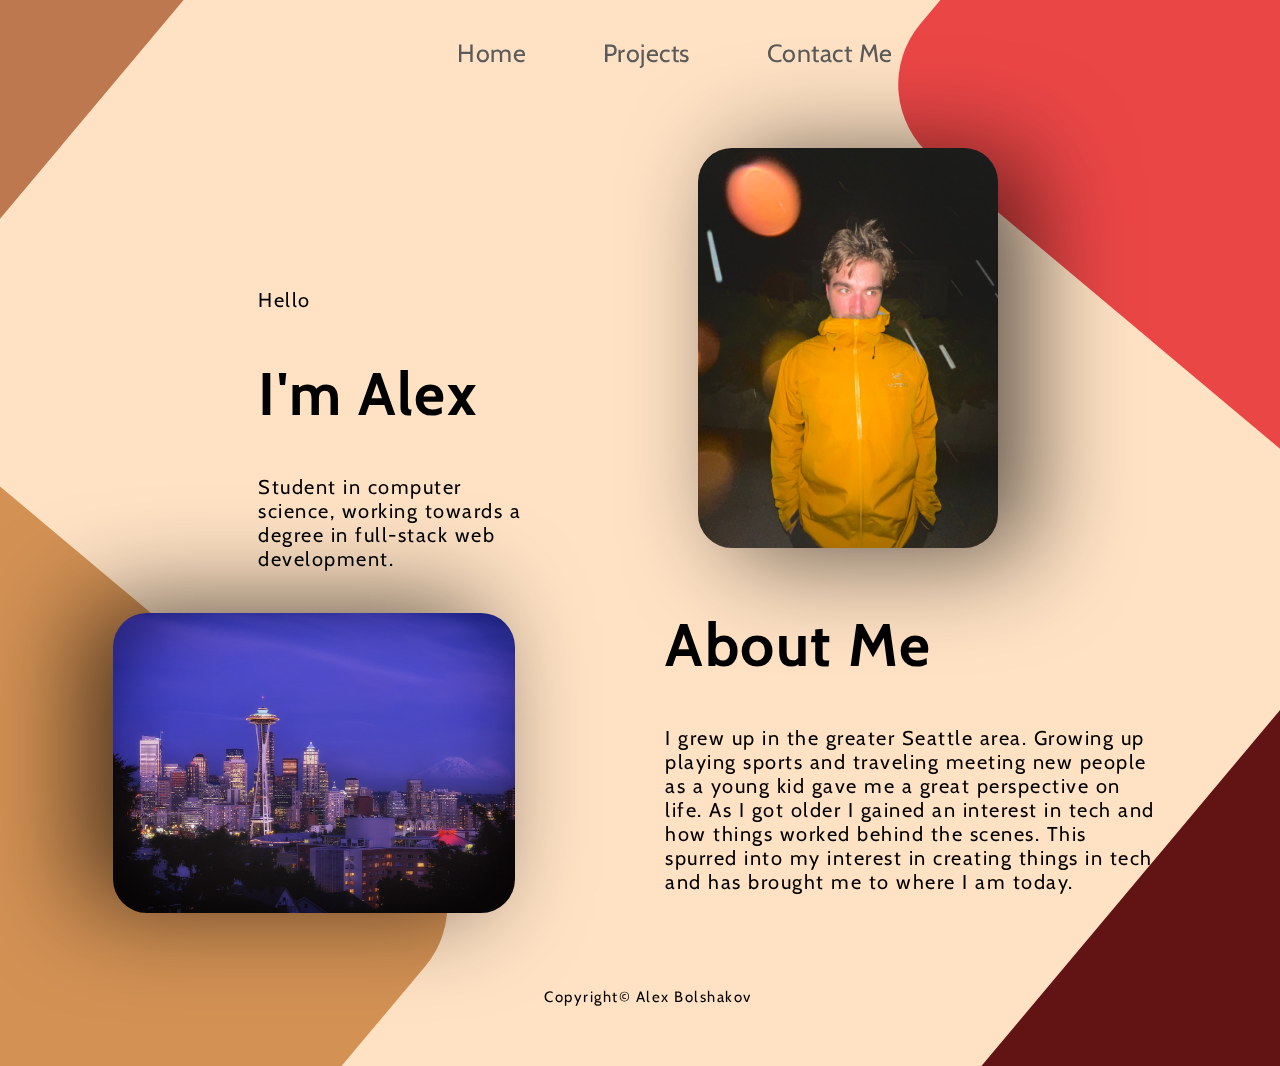
==== index.html @ 99d949e1 "adding media content" ====
<!DOCTYPE html>
<html lang="en">
<head>
    <meta charset="UTF-8">
    <meta name="viewport" content="width=device-width, initial-scale=1.0">
    <link rel="stylesheet" href="/styles.css">
    <link rel="preconnect" href="https://fonts.googleapis.com">
    <link rel="preconnect" href="https://fonts.gstatic.com" crossorigin>
    <link href="https://fonts.googleapis.com/css2?family=Cabin&display=swap" rel="stylesheet">
    <title>AlexBolsh</title>
</head>
<body>
    <header>

    </header>

    <main class="home">
        <nav class="nav">
            <a class="nav__link" href="/index.html">Home</a>
            <a class="nav__link" href="/pages/project.html">Projects</a>
            <a class="nav__link" href="/pages/contact.html">Contact Me</a>
        </nav>
        
        <section class="intro-container">

            <section class="intro-card">

                <section class="intro-card__content-container">
                    
                    <p class="intro-card__greeting">Hello</p>
                    <h1 class="intro-card__title">I'm Alex</h1>
                    <p class="intro-card__body">Student in computer science, working towards a degree in full-stack web development.</p>
                </section>    

                <img class="intro-card__img" src="./img/IMG_5506.jpeg" alt="">

            </section>
            
            <section class="about-card">

                <img src="./img/seattle-416065_1280.jpg" alt="" class="about-card__img">

                <section class="about-card__content-container">
                    <h1 class="about-card__title">About Me</h1>
                    <p class="about-card__body">I grew up in the greater Seattle area. Growing up playing sports and traveling meeting new people as a young kid gave me a great perspective on life. As I got older I gained an interest in tech and how things worked behind the scenes. This spurred into my interest in creating things in tech and has brought me to where I am today.</p>
                </section>

            </section>

        </section>

        
    </main>

    <footer>
        <p>Copyright&copy; Alex Bolshakov</p>
    </footer>
    <svg class="rect--left"="1600" height="1600" viewBox="0 0 3712 3722" fill="none" xmlns="http://www.w3.org/2000/svg">
        <rect class="rect" x="-89.3521" y="2061.34" width="2807.07" height="2722.6" rx="219" transform="rotate(-50 -89.3521 2061.34)" />
    </svg>
    <svg class="rect--right"width="1600" height="1600" viewBox="0 0 3712 3722" fill="none" xmlns="http://www.w3.org/2000/svg">
        <rect class="rect" x="-89.3521" y="2061.34" width="2807.07" height="2722.6" rx="219" transform="rotate(-50 -89.3521 2061.34)" />
    </svg>
    <svg class="rect--bottom"width="1600" height="1600" viewBox="0 0 3712 3722" fill="none" xmlns="http://www.w3.org/2000/svg">
        <rect class="rect" x="-89.3521" y="2061.34" width="2807.07" height="2722.6" rx="219" transform="rotate(-50 -89.3521 2061.34)" />
    </svg>
    <svg class="rect--top"="1600" height="1600" viewBox="0 0 3712 3722" fill="none" xmlns="http://www.w3.org/2000/svg">
        <rect class="rect" x="-89.3521" y="2061.34" width="2807.07" height="2722.6" rx="219" transform="rotate(-50 -89.3521 2061.34)" />
    </svg>
</body>
</html>
---- styles.css ----
html{
    width: 100%;
    height: 100%;
}
body{
    font-family: 'Cabin', Helvetica, sans-serif;
    background-color: rgb(255, 226, 196);
    
    position: relative;
    width: 100%;
}
a{
    text-decoration: none;
    list-style-type: none;
    color: rgb(91, 91, 91);
    letter-spacing: 1.5px;
    
}
h1, p{
    margin: 25px 25px;
    padding: 10px 35px;
    letter-spacing: 1.5px;

}
footer{
    text-align: center;
    padding: 25px;
    margin: 50px 0px;
    
}
footer p{
    font-size: 15px;
}




.nav{
    text-align: center;
    height: 50px;
    width: 40vw;
    display: flex;
    align-items:center;
    justify-content:space-around;
    margin: auto;
    
}
.nav__link{
    position: relative;
    text-decoration: none;
    letter-spacing: 0.5px;
    top: 20px;
    padding: 0 10px;
    left: 27px;
    text-align: center;
}
.nav__link::after{
    content: "";
    position: absolute;
    background-color: black;
    height: 4px;
    width: 0;
    left: 0;
    bottom: -5px;
    border-radius: 10px;
    transition: 0.5s;
}
.nav__link:hover:after{
    width: 100%;
}
.nav__link:hover{
    color: black;  
}





.intro-card{
    
    grid-template-columns: repeat(2, 400px);
    text-align: left;
    background-color: rgba(28, 28, 28, 0);
    border-radius: 34px;
    position: relative;
    width: 900px;
    display: grid;
    grid-column-gap: 100px;
    top: 50px;
    margin: auto;
}
.intro-card__img{
    border-radius: 34px;
    filter: drop-shadow(rgba(0, 0, 0, 0.623) 2rem 0.5rem 50px);
    transition: 1s;
    height: 250px;
    margin-top: 40px;
}
.intro-card__img:hover{
    transform: scale(1.1);
}
.intro-card__content-container{
    position: relative;
    bottom: -33%;
} 
.intro-container{
    text-align: center;
    width: 100%;
}





.about-card__img{
    border-radius: 34px;
    height: 400px;
    position: relative;
    filter: drop-shadow(rgba(0, 0, 0, 0.623) -2rem -0.5rem 50px);
    transition: 0.5s;
    margin: 40px;
}
.about-card__img:hover{
    transform: scale(1.1);
}
.about-card{
    display: grid;
    grid-column: span 2;
    grid-template-columns: repeat(2, auto);
    text-align: left;
    background-color: rgba(28, 28, 28, 0);
    border-radius: 34px;
    grid-template-columns: repeat(2, auto);
    width: 1150px;
    grid-column: span 2;
    position: relative;
    bottom: -75px;
    margin: auto;
    grid-column-gap: 150px;
    
}
.about-card__content-container{
    position: relative;
       
} 





.rect--right{
    fill: rgb(235, 70, 70);
    position:fixed;
    left: 70%;
    bottom: 10%;
    z-index: -7;
}
.rect--left{
    fill:rgb(211, 145, 84);
    position:fixed;
    right: 65%;
    top:20%;
    z-index: -7;

    
}
.rect--bottom{
    fill:rgb(97, 20, 19);
    position:fixed;
    left: 50%;
    top:70%;
    z-index: -7;

    
}
.rect--top{
    fill:rgb(190, 120, 79);
    position:fixed;
    right: 50%;
    bottom:67%;
    z-index: -7;

    
}







.contact-card-linkedin{
    text-align: center;
    padding: 15px;
}

.contact-card-email {
    text-align: center;
    padding: 15px;
    
}
.contact-card__heading{
    text-align: center;
    margin: 5vh 0px 0px;
    padding: 50px;
}
.contact-card{
    text-align: left;
    width: 100%;
}
.contact-card__button{
    color: rgb(0, 0, 0);
    background-color: rgb(91, 91, 91);
    border-radius: 34px;
    font-family: 'Cabin', Helvetica, sans-serif;
    padding: 10px 50px; 
    border: none;
}
.contact-card__button:active{
    transform: scale(0.9);
    
}
.contact-card__button:hover{
    background-color: black;
    transition: 0.3s;
    color: white;
}
.contact-card svg{  
    filter: drop-shadow(rgba(0, 0, 0, 0.7) 0.5rem 0.5rem 10px);
}
.lang-svg{
    display: inline-block;
    filter: drop-shadow(rgba(0, 0, 0, 0.7) 0.2rem 0.2rem 10px);
    
}

.contact-card__form{
    display: flex;
    flex-direction: column;
    padding: 25px;
    width: 600px;
    border-radius: 34px;
    margin: auto;
    text-align: center;
}
.contact-card__form input,textarea{
    margin: 10px 0;
    padding: 5px;
    border-radius: 10px;
    outline: none;
    border: none;
    font-family: 'Cabin', Helvetica, sans-serif;
    font-size: 20px;
}
.contact-card__button{
    color: rgb(0, 0, 0);
    background-color: rgb(91, 91, 91);
    border-radius: 34px;
    font-family: 'Cabin', Helvetica, sans-serif;
    padding: 10px 50px; 
    border: none;
}
.contact-card__button:active{
    transform: scale(0.9);
    
}
.contact-card__button:hover{
    background-color: black;
    transition: 0.3s;
    color: white;
}


.project-card__heading{
    margin: 5vh 0px 0px;
    padding: 50px;
}
.project-card-container{
    text-align: center;
    margin: 5vh 10vw 0px;
}
.project-github__button{
    color: rgb(0, 0, 0);
    background-color: rgb(91, 91, 91);
    border-radius: 34px;
    font-family: 'Cabin', Helvetica, sans-serif;
    padding: 10px 50px; 
    border: none;
}
.project-github__button:active{
    transform: scale(0.9);
    
}
.project-github__button:hover{
    background-color: black;
    transition: 0.3s;
    color: white;
}







@media (min-width: 1324px){
    h1{
        font-size: 70px;
    }
    p{
        font-size: 23px;
   
    }
    .intro-card__img{
        height: 500px;
    }
    .about-card{
        grid-column-gap: 50px;
    }
    a{
        font-size: 30px;
    }
}
@media (max-width:1323px) and (min-width:1156px){
    h1{
        font-size: 60px;
    }
    p{
        font-size: 20px;
    }
    .intro-card__img{
        height: 400px;
    }
    .about-card__img{
        height: 300px;
    }
    .about-card{
        grid-column-gap: 50px;
    }
    a{
        font-size: 25px;
    }

}
@media (max-width:1155px) and (min-width:430px){
    h1{
        font-size: 60px;
    }
    p{
        font-size: 20px;
    }
    .intro-card__img{
        height: 400px;
    }
    .about-card__img{
        height: 300px;
    }
    .about-card{
        grid-column-gap: 50px;
    }
    a{
        font-size: 25px;
    }
    .intro-card{
        grid-template-columns: 1fr 1fr;
        grid-template-rows: repeat(2, 400px);
        text-align: center;
        background-color: rgba(28, 28, 28, 0);
        border-radius: 34px;
        position: relative;
        width: auto;
        display: grid;
        top: 10px;
        margin: auto;
        grid-column-gap: 0px;

    }
    .intro-card__content-container{
        position: relative;
        bottom: -13%;
        grid-column: span 2;
    } 
    .intro-card__img{
        grid-column: span 2;
        margin: auto;
    }
    .about-card{
        display: grid;
        grid-template-rows: repeat(2, 1fr);
        text-align: center;
        background-color: rgba(28, 28, 28, 0);
        border-radius: 34px;
        
        width: auto;
        grid-column-gap: 0px;
        position: relative;
        bottom: -75px;
        margin: auto;
        
        
    }
    .about-card__content-container{
        position: relative;
        grid-column: span 2;
        
        
    } 
    .about-card__img{
        margin: auto;
        grid-column: span 2;
        order: 1;
    }
    .contact-card__form{
        width: 400px;
    }
    .nav__link{
        left: 25px;
    }
}   
@media (max-width:435px) and (min-width:000px){
    h1{
        font-size: 45px;
    }
    p{
        font-size: 15px;
    }

    .intro-card__img{
        height: 300px;
    }
    .about-card__img{
        height: 200px;
    }
    .about-card{
        grid-column-gap: 50px;
    }
    a{
        font-size: 15px;
    }
    .intro-card{
        grid-template-columns: 1fr 1fr;
        grid-template-rows: repeat(2, 400px);
        text-align: center;
        background-color: rgba(28, 28, 28, 0);
        border-radius: 34px;
        position: relative;
        width: auto;
        display: grid;
        top: 10px;
        margin: auto;
        grid-column-gap: 0px;

    }
    .intro-card__content-container{
        position: relative;
        bottom: -13%;
        grid-column: span 2;
    } 
    .intro-card__img{
        grid-column: span 2;
        margin: auto;
    }
    .about-card{
        display: grid;
        grid-template-rows: repeat(2, 1fr);
        text-align: center;
        background-color: rgba(28, 28, 28, 0);
        border-radius: 34px;
        
        width: auto;
        grid-column-gap: 0px;
        position: relative;
        bottom: -75px;
        margin: auto;
        
        
    }
    .about-card__content-container{
        
        position: relative;
        grid-column: span 2;
        
        
    } 
    .about-card__img{
        margin: auto;
        grid-column: span 2;
        order: 1;
    }
    .contact-card__form{
        width: 250px;
    }

}
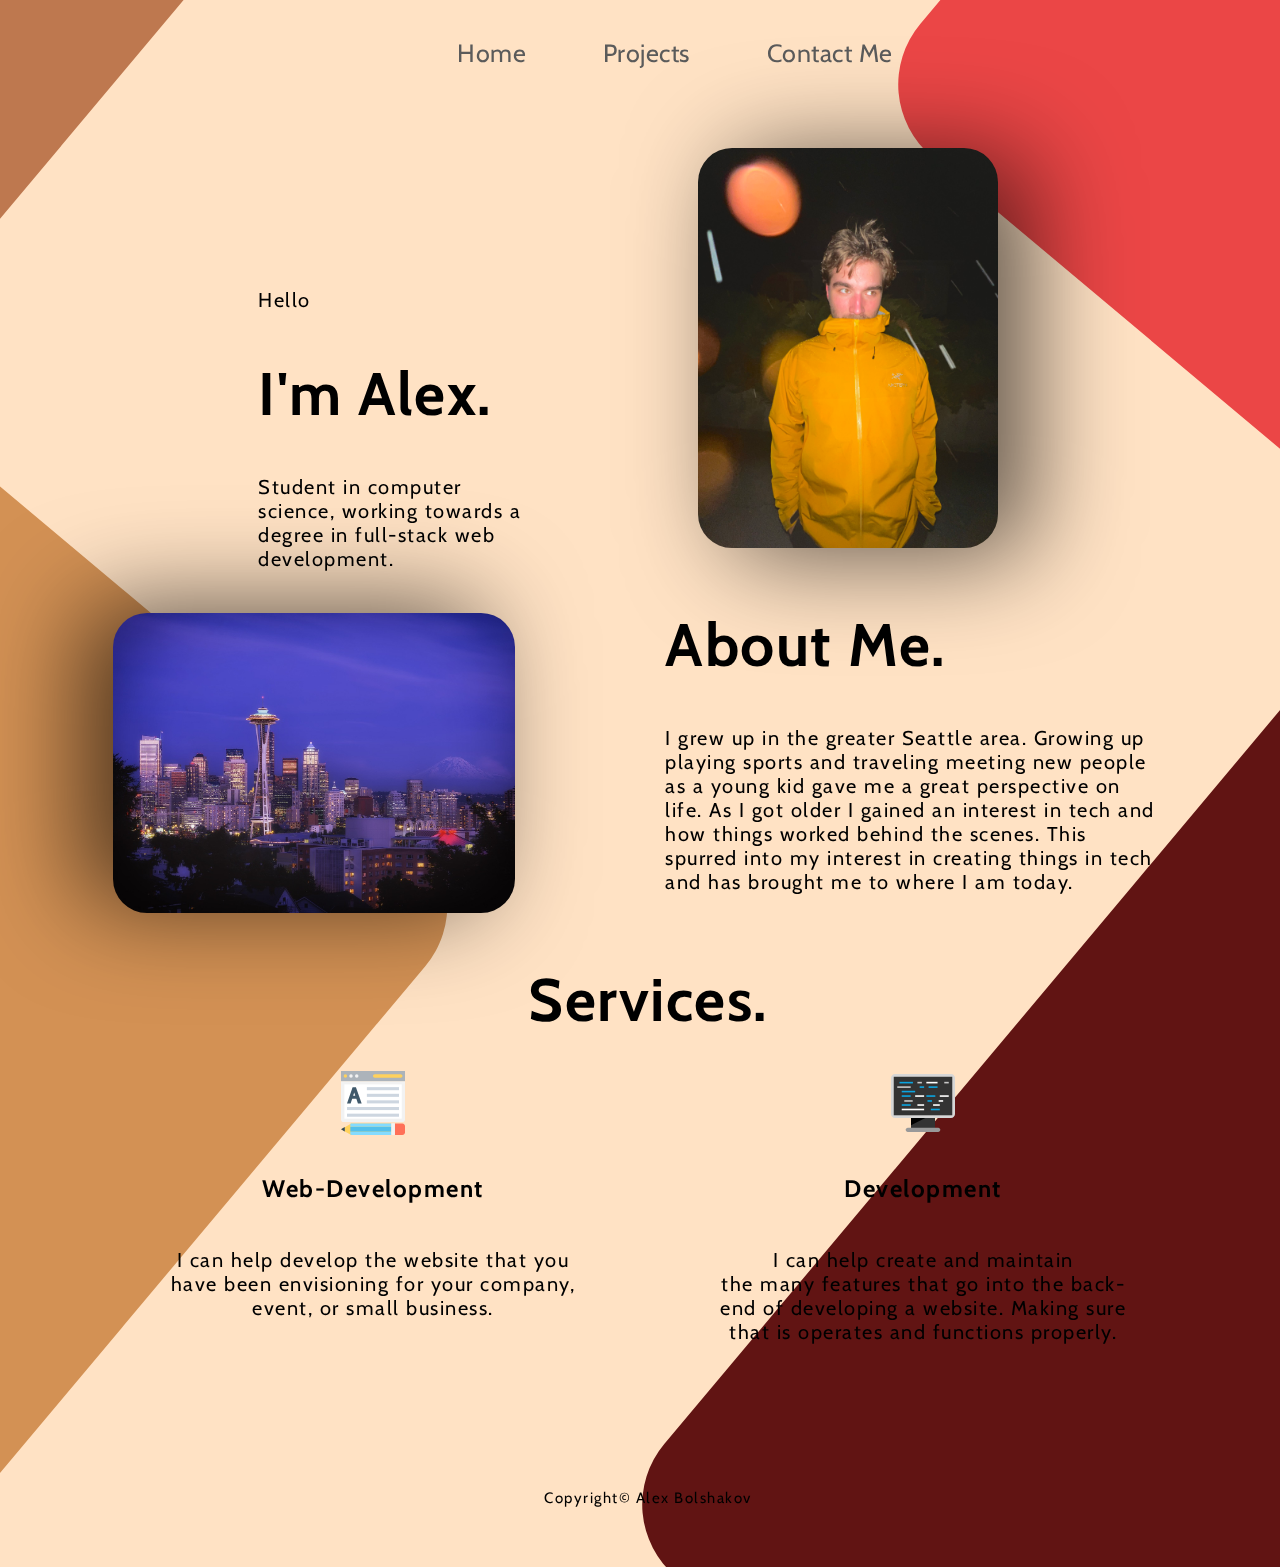
==== commit 3bcc2747: "media q fixing and de-bugging" ====
--- a/index.html
+++ b/index.html
@@ -3,7 +3,7 @@
 <head>
     <meta charset="UTF-8">
     <meta name="viewport" content="width=device-width, initial-scale=1.0">
-    <link rel="stylesheet" href="/styles.css">
+    <link rel="stylesheet" href="styles.css">
     <link rel="preconnect" href="https://fonts.googleapis.com">
     <link rel="preconnect" href="https://fonts.gstatic.com" crossorigin>
     <link href="https://fonts.googleapis.com/css2?family=Cabin&display=swap" rel="stylesheet">
@@ -28,7 +28,7 @@
                 <section class="intro-card__content-container">
                     
                     <p class="intro-card__greeting">Hello</p>
-                    <h1 class="intro-card__title">I'm Alex</h1>
+                    <h1 class="intro-card__title">I'm Alex.</h1>
                     <p class="intro-card__body">Student in computer science, working towards a degree in full-stack web development.</p>
                 </section>    
 
@@ -41,10 +41,29 @@
                 <img src="./img/seattle-416065_1280.jpg" alt="" class="about-card__img">
 
                 <section class="about-card__content-container">
-                    <h1 class="about-card__title">About Me</h1>
+                    <h1 class="about-card__title">About Me.</h1>
                     <p class="about-card__body">I grew up in the greater Seattle area. Growing up playing sports and traveling meeting new people as a young kid gave me a great perspective on life. As I got older I gained an interest in tech and how things worked behind the scenes. This spurred into my interest in creating things in tech and has brought me to where I am today.</p>
                 </section>
 
+            </section>
+
+            <section class="service-card">
+                
+                    <section class="services-container__grid">
+                        <h1>Services.</h1>
+                        <section class="service-card-1">
+                            
+                            <svg version="1.1" id="Layer_1" xmlns="http://www.w3.org/2000/svg" xmlns:xlink="http://www.w3.org/1999/xlink" viewBox="0 0 501.551 501.551" xml:space="preserve" width="64px" height="64px" fill="#000000"><g id="SVGRepo_bgCarrier" stroke-width="0"></g><g id="SVGRepo_tracerCarrier" stroke-linecap="round" stroke-linejoin="round"></g><g id="SVGRepo_iconCarrier"> <path style="fill:#FFD15C;" d="M83.592,501.551h311.38v-90.906H83.592c-1.045,0-3.135,0-4.18,1.045 c-1.045,0-3.135,1.045-3.135,1.045l-3.135,2.09l-42.841,25.078L1.045,456.62l29.257,16.718l42.841,25.078l3.135,2.09 c1.045,1.045,2.09,1.045,3.135,1.045C80.457,501.551,81.502,501.551,83.592,501.551z"></path> <g> <path style="fill:#84DBFF;" d="M73.143,437.812h321.829v-27.167H83.592c-1.045,0-3.135,0-4.18,1.045 c-1.045,0-3.135,1.045-3.135,1.045l-3.135,2.09V437.812z"></path> <path style="fill:#84DBFF;" d="M83.592,501.551h311.38v-27.167H73.143v22.988l3.135,2.09c1.045,1.045,2.09,1.045,3.135,1.045 C80.457,501.551,81.502,501.551,83.592,501.551z"></path> </g> <polygon style="fill:#334A5E;" points="29.257,473.339 29.257,438.857 0,456.62 "></polygon> <path style="fill:#FF7058;" d="M480.653,410.645h-58.514v90.906h58.514c11.494,0,20.898-9.404,20.898-20.898v-49.11 C501.551,420.049,492.147,410.645,480.653,410.645z"></path> <rect x="73.143" y="437.812" style="fill:#54C0EB;" width="321.829" height="36.571"></rect> <g> <rect x="394.135" y="410.122" style="fill:#F2F2F2;" width="28.212" height="90.906"></rect> <path style="fill:#F2F2F2;" d="M480.653,400.196H20.898C9.404,400.196,0,390.792,0,379.298V79.412h501.551v299.886 C501.551,390.792,492.147,400.196,480.653,400.196z"></path> </g> <rect x="26.509" y="104.866" style="fill:#FFFFFF;" width="449.306" height="268.539"></rect> <rect style="fill:#ACB3BA;" width="501.551" height="79.412"></rect> <g> <circle style="fill:#F2F2F2;" cx="123.298" cy="39.706" r="13.584"></circle> <circle style="fill:#F2F2F2;" cx="78.367" cy="39.706" r="13.584"></circle> </g> <g> <circle style="fill:#FFD15C;" cx="34.482" cy="39.706" r="13.584"></circle> <path style="fill:#FFD15C;" d="M467.069,26.122h-202.71c-7.314,0-13.584,6.269-13.584,13.584s6.269,13.584,13.584,13.584h203.755 c7.314,0,13.584-6.269,13.584-13.584C480.653,32.392,474.384,26.122,467.069,26.122z"></path> </g> <g> <rect x="202.71" y="126.433" style="fill:#CDD6E0;" width="251.82" height="24.033"></rect> <rect x="202.71" y="178.678" style="fill:#CDD6E0;" width="251.82" height="24.033"></rect> <rect x="202.71" y="229.878" style="fill:#CDD6E0;" width="251.82" height="24.033"></rect> <rect x="47.02" y="282.122" style="fill:#CDD6E0;" width="407.51" height="24.033"></rect> <rect x="47.02" y="334.367" style="fill:#CDD6E0;" width="407.51" height="24.033"></rect> </g> <path style="fill:#40596B;" d="M117.029,126.433H90.906L47.02,253.91h28.212l12.539-36.571h32.392l12.539,36.571h29.257 L117.029,126.433z M95.086,194.351l8.359-26.122v-1.045v1.045l8.359,25.078H95.086V194.351z"></path> </g></svg>
+                            <h2>Web-Development</h2>
+                            <p>I can help develop the website that you have been envisioning for your company, event, or small business.</p>
+                        </section>
+                        <section class="service-card-2">
+                            <svg version="1.1" id="Layer_1" xmlns="http://www.w3.org/2000/svg" xmlns:xlink="http://www.w3.org/1999/xlink" viewBox="0 0 512 512" xml:space="preserve" width="64px" height="64px" fill="#000000"><g id="SVGRepo_bgCarrier" stroke-width="0"></g><g id="SVGRepo_tracerCarrier" stroke-linecap="round" stroke-linejoin="round"></g><g id="SVGRepo_iconCarrier"> <rect x="160" y="357.416" style="fill:#333333;" width="192" height="108.336"></rect> <polygon points="160,376.152 274.24,376.152 160,434.056 "></polygon> <path style="fill:#999999;" d="M377.456,487.848H134.544c-9.424,0-17.12-7.712-17.12-17.12l0,0c0-9.424,7.712-17.12,17.12-17.12 H377.44c9.424,0,17.12,7.712,17.12,17.12l0,0C394.576,480.136,386.864,487.848,377.456,487.848z"></path> <path style="fill:#D6D6D6;" d="M480,376.152H32c-17.6,0-32-14.4-32-32v-288c0-17.6,14.4-32,32-32h448c17.6,0,32,14.4,32,32v288 C512,361.752,497.6,376.152,480,376.152z"></path> <rect x="21.968" y="46.088" style="fill:#333333;" width="468.16" height="308.128"></rect> <rect x="282.864" y="86.664" style="fill:#FFFFFF;" width="89.552" height="12.784"></rect> <rect x="300.768" y="122.488" style="fill:#0BA4E0;" width="71.632" height="12.784"></rect> <rect x="211.216" y="86.664" style="fill:#C8C8C8;" width="35.824" height="12.784"></rect> <rect x="229.12" y="122.488" style="fill:#0BA4E0;" width="35.824" height="12.784"></rect> <rect x="381.376" y="233.352" style="fill:#FFFFFF;" width="35.824" height="12.784"></rect> <rect x="291.824" y="233.352" style="fill:#0BA4E0;" width="35.824" height="12.784"></rect> <rect x="211.216" y="265.832" style="fill:#FFFFFF;" width="53.728" height="12.784"></rect> <rect x="426.208" y="86.664" style="fill:#C8C8C8;" width="35.824" height="12.784"></rect> <rect x="85.84" y="194.12" style="fill:#0BA4E0;" width="71.648" height="12.784"></rect> <rect x="193.312" y="194.12" style="fill:#FFFFFF;" width="71.648" height="12.784"></rect> <g> <rect x="282.864" y="194.12" style="fill:#0BA4E0;" width="71.648" height="12.784"></rect> <rect x="85.84" y="265.832" style="fill:#0BA4E0;" width="71.648" height="12.784"></rect> </g> <g> <rect x="336.688" y="265.832" style="fill:#FFFFFF;" width="53.728" height="12.784"></rect> <rect x="390.32" y="194.12" style="fill:#FFFFFF;" width="71.648" height="12.784"></rect> </g> <rect x="106.144" y="233.352" style="fill:#C8C8C8;" width="67.344" height="12.784"></rect> <rect x="85.84" y="301.592" style="fill:#FFFFFF;" width="179.12" height="12.784"></rect> <g> <rect x="318.688" y="301.592" style="fill:#0BA4E0;" width="71.632" height="12.784"></rect> <rect x="85.84" y="158.312" style="fill:#0BA4E0;" width="107.472" height="12.784"></rect> <rect x="67.936" y="86.664" style="fill:#0BA4E0;" width="107.472" height="12.784"></rect> </g> <rect x="50.016" y="122.488" style="fill:#C8C8C8;" width="107.472" height="12.784"></rect> </g></svg>
+                            <h2>Development</h2>
+                            <p>I can help create and maintain <br>the many features that go into the back-end of developing a website. Making sure that is operates and functions properly.</p>
+                        </section>
+                    </section>
+                
             </section>
 
         </section>
--- a/styles.css
+++ b/styles.css
@@ -16,7 +16,7 @@
     letter-spacing: 1.5px;
     
 }
-h1, p{
+h1, p, h2{
     margin: 25px 25px;
     padding: 10px 35px;
     letter-spacing: 1.5px;
@@ -143,9 +143,22 @@
     position: relative;
        
 } 
-
-
-
+.services-card h1,.services-card h2{
+    margin: 25px 25px;
+    padding: 10px 35px;
+    
+}
+.services-container__grid{
+    display: grid;
+    grid-template-columns: repeat(2, auto);
+    grid-template-rows: repeat(2,auto);
+    margin: auto;
+    width: 1100px;
+    margin-top: 50px;
+}
+.services-container__grid h1{
+    grid-column: span 2;
+}
 
 
 .rect--right{
@@ -416,6 +429,22 @@
     .nav__link{
         left: 25px;
     }
+
+    .services-container__grid{
+        display: grid;
+        grid-template-columns: repeat(2, auto);
+        margin: auto;
+        width: auto;
+        text-align: center;
+        margin-top: 100px;
+        
+    }
+    .service-card-1{
+        grid-column: span 2;
+    }
+    .service-card-2{
+        grid-column: span 2;
+    }
 }   
 @media (max-width:435px) and (min-width:000px){
     h1{
@@ -490,5 +519,19 @@
     .contact-card__form{
         width: 250px;
     }
-
+    .services-container__grid{
+        display: grid;
+        grid-template-columns: repeat(2, auto);
+        margin: auto;
+        width: auto;
+        text-align: center;
+        margin-top: 100px;
+        
+    }
+    .service-card-1{
+        grid-column: span 2;
+    }
+    .service-card-2{
+        grid-column: span 2;
+    }
 }   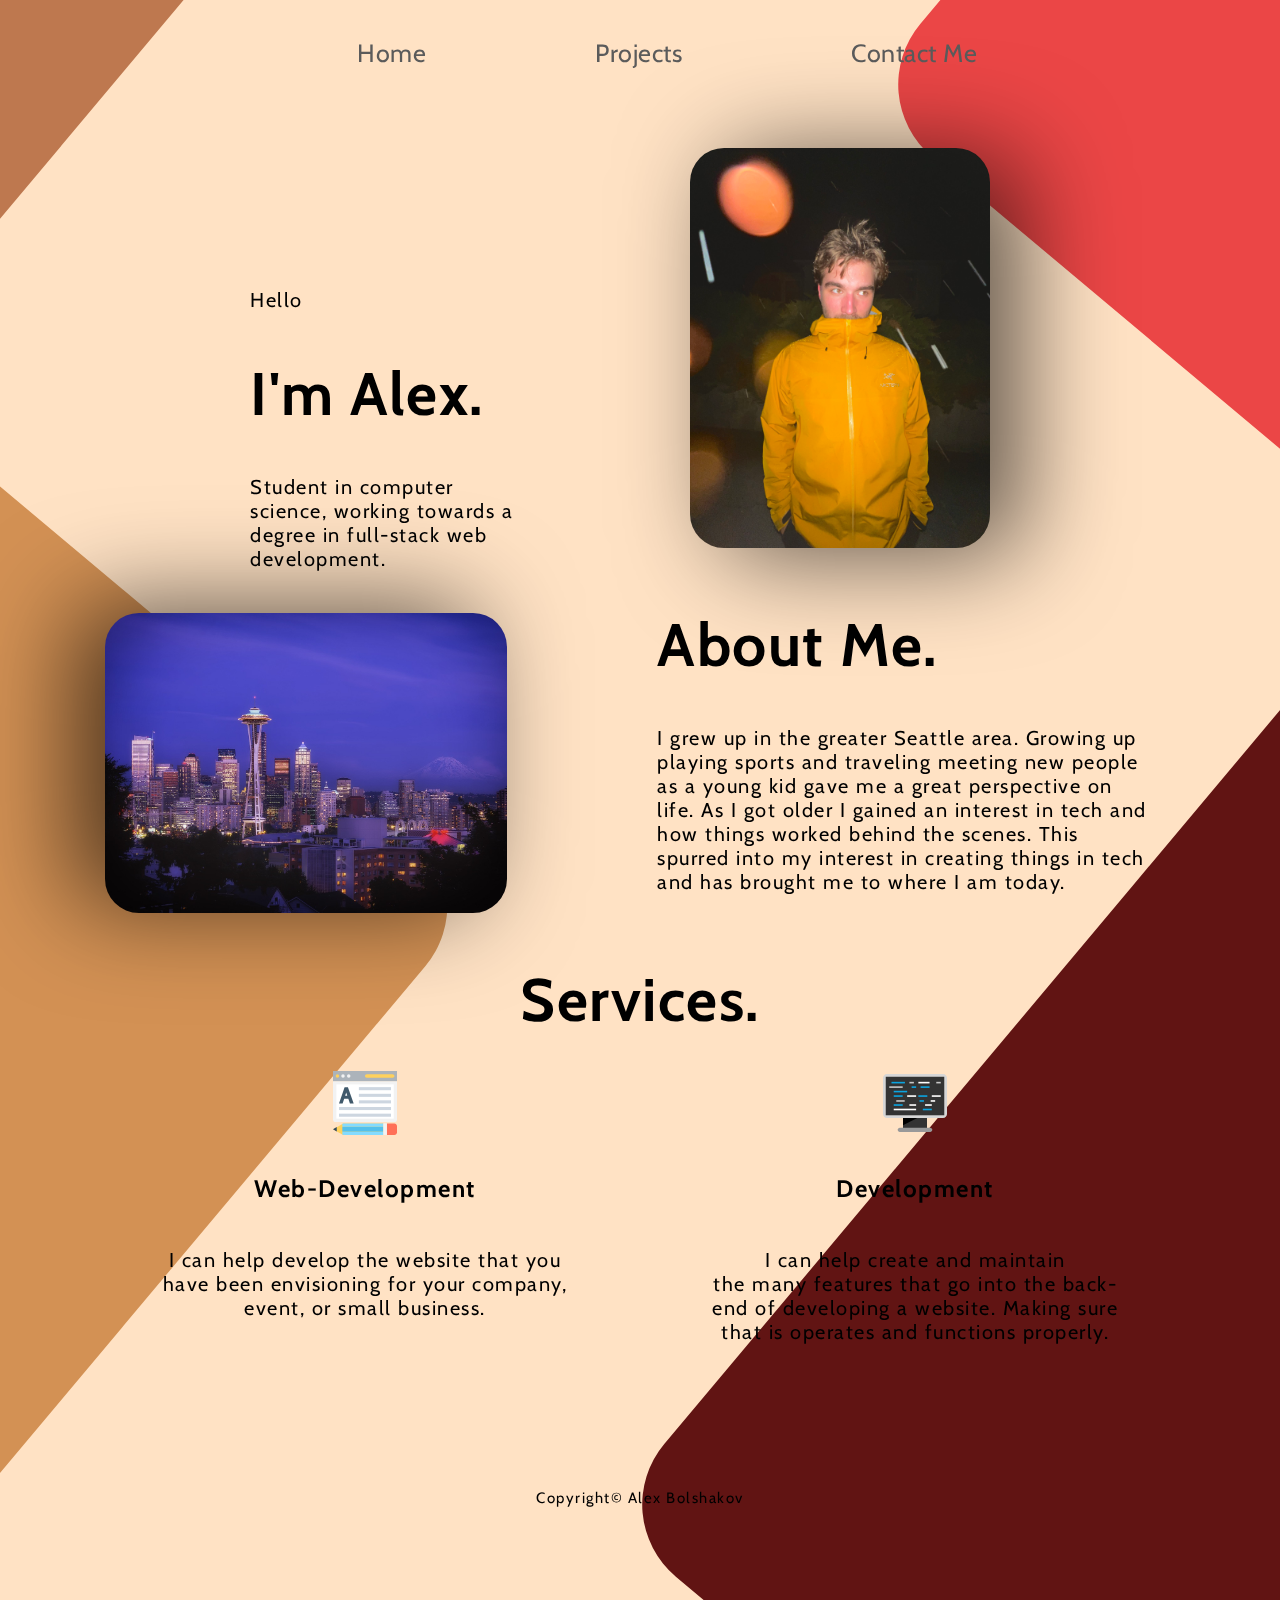
==== commit 35d7dc3f: "de-bugging pages" ====
--- a/index.html
+++ b/index.html
@@ -16,9 +16,9 @@
 
     <main class="home">
         <nav class="nav">
-            <a class="nav__link" href="/index.html">Home</a>
-            <a class="nav__link" href="/pages/project.html">Projects</a>
-            <a class="nav__link" href="/pages/contact.html">Contact Me</a>
+            <a class="nav__link" href="index.html">Home</a>
+            <a class="nav__link" href="pages/project.html">Projects</a>
+            <a class="nav__link" href="pages/contact.html">Contact Me</a>
         </nav>
         
         <section class="intro-container">
--- a/styles.css
+++ b/styles.css
@@ -1,13 +1,10 @@
-html{
-    width: 100%;
-    height: 100%;
-}
+
 body{
     font-family: 'Cabin', Helvetica, sans-serif;
     background-color: rgb(255, 226, 196);
     
-    position: relative;
-    width: 100%;
+    
+    
 }
 a{
     text-decoration: none;
@@ -35,13 +32,16 @@
 
 
 
+
+
+
 .nav{
     text-align: center;
     height: 50px;
-    width: 40vw;
+    width: 50vw;
     display: flex;
     align-items:center;
-    justify-content:space-around;
+    justify-content:space-between;
     margin: auto;
     
 }
@@ -76,6 +76,10 @@
 
 
 
+
+
+
+
 .intro-card{
     
     grid-template-columns: repeat(2, 400px);
@@ -107,6 +111,10 @@
     text-align: center;
     width: 100%;
 }
+
+
+
+
 
 
 
@@ -161,6 +169,13 @@
 }
 
 
+
+
+
+
+
+
+
 .rect--right{
     fill: rgb(235, 70, 70);
     position:fixed;
@@ -174,8 +189,6 @@
     right: 65%;
     top:20%;
     z-index: -7;
-
-    
 }
 .rect--bottom{
     fill:rgb(97, 20, 19);
@@ -183,8 +196,6 @@
     left: 50%;
     top:70%;
     z-index: -7;
-
-    
 }
 .rect--top{
     fill:rgb(190, 120, 79);
@@ -192,9 +203,11 @@
     right: 50%;
     bottom:67%;
     z-index: -7;
-
-    
-}
+}
+
+
+
+
 
 
 
@@ -246,6 +259,14 @@
     filter: drop-shadow(rgba(0, 0, 0, 0.7) 0.2rem 0.2rem 10px);
     
 }
+
+
+
+
+
+
+
+
 
 .contact-card__form{
     display: flex;
@@ -284,6 +305,13 @@
 }
 
 
+
+
+
+
+
+
+
 .project-card__heading{
     margin: 5vh 0px 0px;
     padding: 50px;
@@ -309,6 +337,10 @@
     transition: 0.3s;
     color: white;
 }
+
+
+
+
 
 
 
@@ -426,9 +458,7 @@
     .contact-card__form{
         width: 400px;
     }
-    .nav__link{
-        left: 25px;
-    }
+    
 
     .services-container__grid{
         display: grid;
